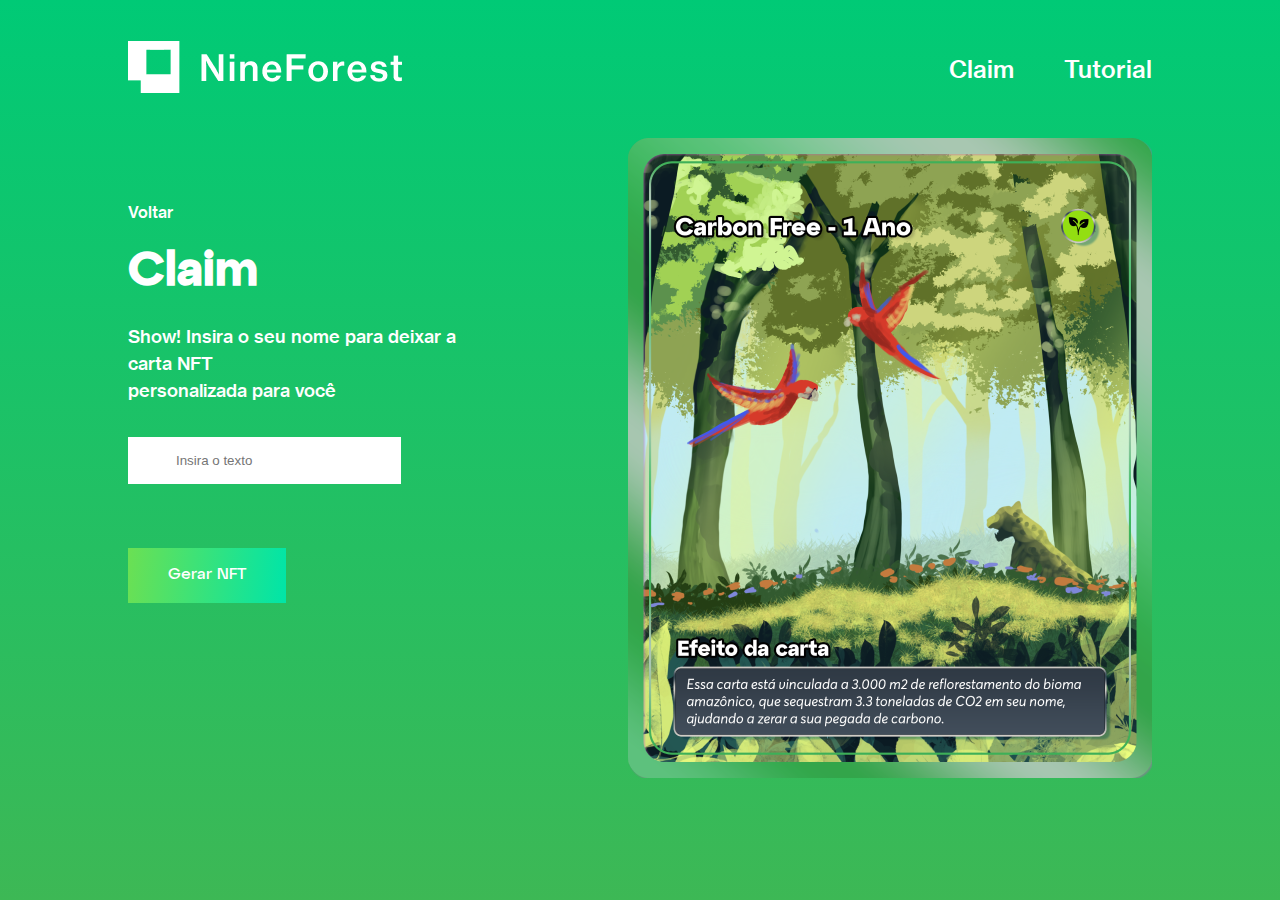
==== step-2.html @ b1035656 "first push" ====
<!DOCTYPE html>
<html lang="en">
<head>
    <meta charset="UTF-8">
    <meta name="viewport" content="width=device-width, initial-scale=1.0">
    <title>Claim NFT Step 2</title>
    <!-- <link rel="stylesheet" href="/style.css"> -->
    <link rel="stylesheet" href="/main.css">
    <link rel="stylesheet" href="/style.css">
</head>
<body>
    <section>
        <nav>
            <a href="/"> <img id="logo-img" alt="logo" src="/assets/logo/logo.png"></a>
            <ul class="nav-list">
                <li><a href="#">Claim</a></li>
                <li><a href="#">Tutorial</a></li>
            </ul>
        </nav>
        <div class="section">
            <div class="text-div">
                <a href="/index.html" class="back-button">Voltar</a>
                <h1>Claim</h1>
                <p>Show! Insira o seu nome para deixar a carta NFT <br> personalizada para você</p>
                <form>
                    <input type="text" placeholder="Insira o texto">
                </form>
                <button class="button-main create-nft" type="submit">Gerar NFT<button>
            </div>
            <div class="img-section">
                <img src="/assets/images/nft-card.png" alt="">
            </div>
        </div>
    </section>
</body>
</html>
---- style.css ----
@font-face { 
    font-family: 'AtypBold';
    src: url("/assets/fonts/AtypDisplay-Bold.ttf");
  }

@font-face { 
    font-family: 'AtypMedium';
    src: url("/assets/fonts/AtypDisplay-Medium.ttf");
  }


@font-face { 
    font-family: 'AtypRegular';
    src: url("/assets/fonts/AtypDisplay-Regular.ttf");
  }

  @font-face { 
    font-family: 'AtypSemiBold';
    src: url("/assets/fonts/AtypDisplay-Semibold.ttf");
  }


@font-face { 
    font-family: 'Grotesk65';
    src: url("/assets/fonts/Grotesk-65.ttf");
  }

body {
    background: var(--background);
    background-repeat: no-repeat;
   
}

.img-div{
    margin-top: 7.4rem;
    margin-left: 10rem;
}

.img-div img {
    width: 600px;
    height: auto;
}

.buttons-div{
    margin-top: 4rem;
}

.buttons-div .button-secondary{
    background: white;
    color: var(--green);
    padding: 0.8rem 2.2rem;
    margin-left: 2rem;
    font-family: 'Grotesk65';
    font-size: 1.125rem;
    line-height: 1.7rem;
}


/* step-2 */

.img-section{
    margin-left: 10rem;
}

input{
    padding: 1rem 3rem;
    margin-top: 2rem;
    margin-bottom: 4rem;
}

.back-button{
    color: white;
    font-family: 'Grotesk65';
}

.create-nft{
    padding: 1rem 2.5rem;
}

/* step-3 */

.button-download{
    margin-top: 4rem;
}
---- main.css ----
*{
    margin: 0;
    padding: 0;
    border: none;
    box-sizing: border-box;
    text-decoration: none;
}

html {
    --background: linear-gradient(180deg, #00CA76 0%, #3DB855 100%);
    --background-button: linear-gradient(95.26deg, #6BE053 0%, #00E5A8 100%);
    --green: #33BB5B;

}

h1 {
    font-family: 'AtypSemiBold';
    font-size: 3rem;
    color: white;
}

p {
    font-family: 'Grotesk65';
    font-size: 1.125rem;
    line-height: 1.7rem;
    color: white;
}

body {
    height: 100vh;
    margin: 0 10%;
}

nav{
    display: flex;
    justify-content: space-between;
    align-items: center;
    height: 12vh;
    margin-bottom: 30px;
    padding-top: 30px;
}

button{
    cursor: pointer;
}


.nav-list{
    list-style: none;
    display: flex;
}

.nav-list li {
    margin-left: 3.125rem;
}

.nav-list li a {
    color: white;
    font-family: 'Grotesk65';
    font-size: 1.5rem;
    font-weight: 100;
}

.section{
    display: flex;
}

.button-main{
    background: var(--background-button);
    color: white;
    padding: 0.8rem 1rem;
    font-family: 'AtypMedium';
    font-size: 1rem;
}

.text-div{ 
    margin-top: 8rem;
}

.text-div h1{
    margin-bottom: 1rem;
    margin-top: 1rem;
}

.text-div{
    margin-top: 4rem;
}
---- style.css ----
@font-face { 
    font-family: 'AtypBold';
    src: url("/assets/fonts/AtypDisplay-Bold.ttf");
  }

@font-face { 
    font-family: 'AtypMedium';
    src: url("/assets/fonts/AtypDisplay-Medium.ttf");
  }


@font-face { 
    font-family: 'AtypRegular';
    src: url("/assets/fonts/AtypDisplay-Regular.ttf");
  }

  @font-face { 
    font-family: 'AtypSemiBold';
    src: url("/assets/fonts/AtypDisplay-Semibold.ttf");
  }


@font-face { 
    font-family: 'Grotesk65';
    src: url("/assets/fonts/Grotesk-65.ttf");
  }

body {
    background: var(--background);
    background-repeat: no-repeat;
   
}

.img-div{
    margin-top: 7.4rem;
    margin-left: 10rem;
}

.img-div img {
    width: 600px;
    height: auto;
}

.buttons-div{
    margin-top: 4rem;
}

.buttons-div .button-secondary{
    background: white;
    color: var(--green);
    padding: 0.8rem 2.2rem;
    margin-left: 2rem;
    font-family: 'Grotesk65';
    font-size: 1.125rem;
    line-height: 1.7rem;
}


/* step-2 */

.img-section{
    margin-left: 10rem;
}

input{
    padding: 1rem 3rem;
    margin-top: 2rem;
    margin-bottom: 4rem;
}

.back-button{
    color: white;
    font-family: 'Grotesk65';
}

.create-nft{
    padding: 1rem 2.5rem;
}

/* step-3 */

.button-download{
    margin-top: 4rem;
}
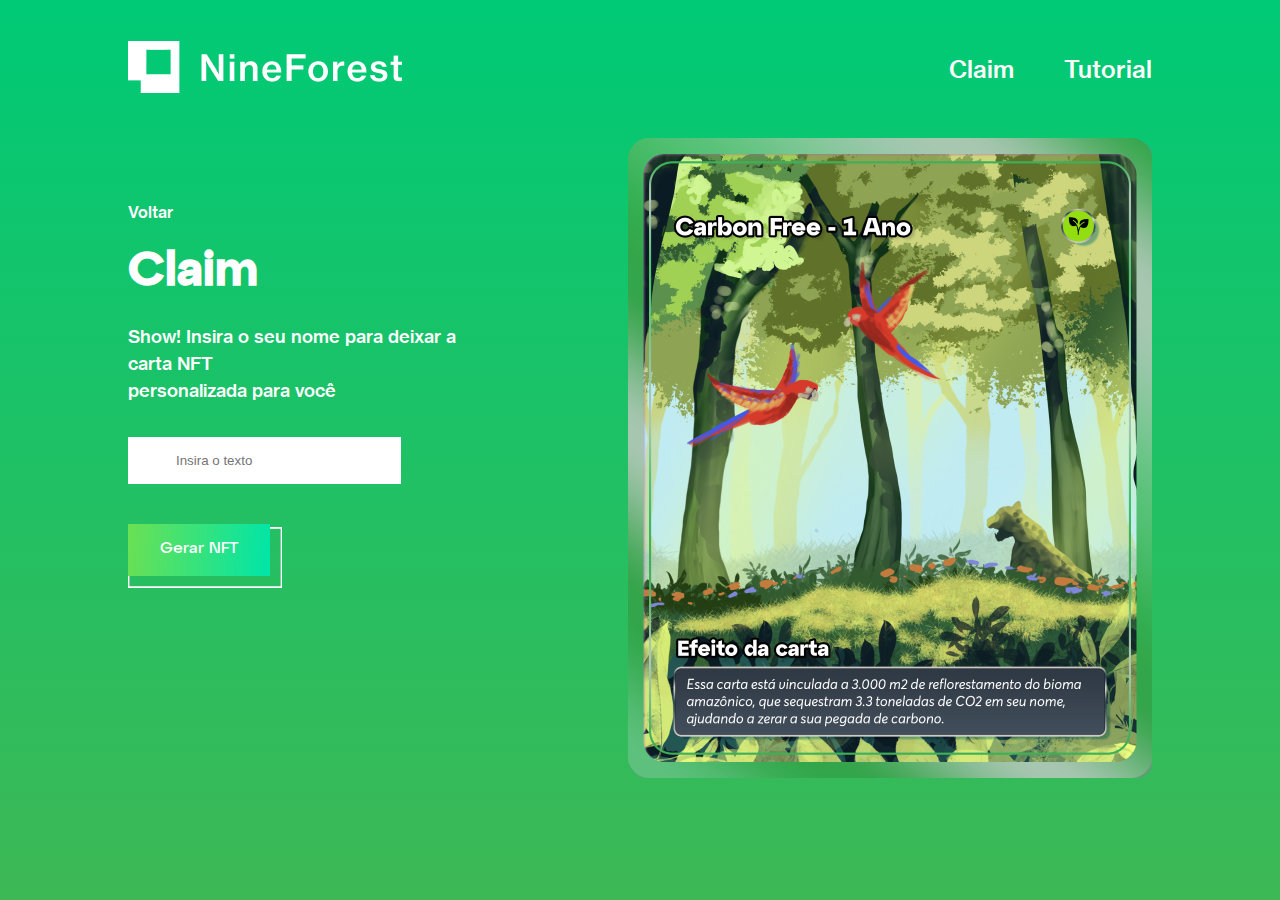
==== commit 1f2ace05: "fix buttons" ====
--- a/step-2.html
+++ b/step-2.html
@@ -25,7 +25,9 @@
                 <form>
                     <input type="text" placeholder="Insira o texto">
                 </form>
-                <button class="button-main create-nft" type="submit">Gerar NFT<button>
+                <div class="btn-area">
+                    <a class="btn-main" href="#"><p class="btn-main-content-2">Gerar NFT</p></a>
+                </div>
             </div>
             <div class="img-section">
                 <img src="/assets/images/nft-card.png" alt="">
--- a/style.css
+++ b/style.css
@@ -31,6 +31,12 @@
    
 }
 
+/* first-page */
+
+.content-paragraph-first{
+    margin-bottom: 3rem;
+}
+
 .img-div{
     margin-top: 7.4rem;
     margin-left: 10rem;
@@ -41,22 +47,10 @@
     height: auto;
 }
 
-.buttons-div{
-    margin-top: 4rem;
-}
-
-.buttons-div .button-secondary{
-    background: white;
-    color: var(--green);
-    padding: 0.8rem 2.2rem;
-    margin-left: 2rem;
-    font-family: 'Grotesk65';
-    font-size: 1.125rem;
-    line-height: 1.7rem;
-}
 
 
-/* step-2 */
+
+/* second-page */
 
 .img-section{
     margin-left: 10rem;
@@ -65,7 +59,7 @@
 input{
     padding: 1rem 3rem;
     margin-top: 2rem;
-    margin-bottom: 4rem;
+    margin-bottom: 2.5rem;
 }
 
 .back-button{
@@ -77,8 +71,99 @@
     padding: 1rem 2.5rem;
 }
 
-/* step-3 */
+/* third-page */
 
 .button-download{
     margin-top: 4rem;
+}
+
+.content-paragraph-third{
+    margin-bottom: 3rem;
+}
+
+/* button 1 */
+
+.btn-area{
+    position: relative;
+    z-index: 99;
+    display: flex;
+}
+
+.btn-main{
+    position: relative;
+    margin-right: 20px;
+    display: inline-block;
+    padding-right: 20px;
+    padding-bottom: 15px; 
+}
+
+.btn-main:before{
+    position: absolute;
+    content: "";
+    width: 95%;
+    height: 90%;
+    background: url(/assets/images/btn-border.png) no-repeat center center;
+    background-size: 100% 100%;
+    bottom: 5%;
+    z-index: -1;
+    right: 5%;
+}
+
+.btn-main-content{
+    background: var(--background-button);
+    color: white;
+    padding: 0.8rem 1rem;
+    font-family: 'AtypMedium';
+    font-size: 1rem;
+}
+
+/* button 2 */
+
+.btn-secondary{
+    position: relative;
+    /* margin-right: 20px; */
+    display: inline-block;
+    padding-right: 20px;
+    padding-bottom: 15px; 
+}
+
+.btn-secondary:before{
+    position: absolute;
+    content: "";
+    width: 93%;
+    height: 90%;
+    background: url(/assets/images/btn-border.png) no-repeat center center;
+    background-size: 100% 100%;
+    bottom: 5%;
+    z-index: -1;
+    right: 7.5%;
+}
+
+.btn-secondary-content{
+    background: white;
+    color: var(--green);
+    padding: 0.8rem 2.2rem;
+    font-family: 'Grotesk65';
+    font-size: 1.125rem;
+    line-height: 1.7rem;
+}
+
+/* button 3 */
+
+.btn-main-content-2{
+    background: var(--background-button);
+    color: white;
+    padding: 0.8rem 2rem;
+    font-family: 'AtypMedium';
+    font-size: 1rem;
+}
+
+/* button 4 */
+
+.btn-main-content-3{
+    background: var(--background-button);
+    color: white;
+    padding: 0.8rem 2rem;
+    font-family: 'AtypMedium';
+    font-size: 1rem;
 }--- a/main.css
+++ b/main.css
@@ -65,13 +65,6 @@
     display: flex;
 }
 
-.button-main{
-    background: var(--background-button);
-    color: white;
-    padding: 0.8rem 1rem;
-    font-family: 'AtypMedium';
-    font-size: 1rem;
-}
 
 .text-div{ 
     margin-top: 8rem;
--- a/style.css
+++ b/style.css
@@ -31,6 +31,12 @@
    
 }
 
+/* first-page */
+
+.content-paragraph-first{
+    margin-bottom: 3rem;
+}
+
 .img-div{
     margin-top: 7.4rem;
     margin-left: 10rem;
@@ -41,22 +47,10 @@
     height: auto;
 }
 
-.buttons-div{
-    margin-top: 4rem;
-}
-
-.buttons-div .button-secondary{
-    background: white;
-    color: var(--green);
-    padding: 0.8rem 2.2rem;
-    margin-left: 2rem;
-    font-family: 'Grotesk65';
-    font-size: 1.125rem;
-    line-height: 1.7rem;
-}
 
 
-/* step-2 */
+
+/* second-page */
 
 .img-section{
     margin-left: 10rem;
@@ -65,7 +59,7 @@
 input{
     padding: 1rem 3rem;
     margin-top: 2rem;
-    margin-bottom: 4rem;
+    margin-bottom: 2.5rem;
 }
 
 .back-button{
@@ -77,8 +71,99 @@
     padding: 1rem 2.5rem;
 }
 
-/* step-3 */
+/* third-page */
 
 .button-download{
     margin-top: 4rem;
+}
+
+.content-paragraph-third{
+    margin-bottom: 3rem;
+}
+
+/* button 1 */
+
+.btn-area{
+    position: relative;
+    z-index: 99;
+    display: flex;
+}
+
+.btn-main{
+    position: relative;
+    margin-right: 20px;
+    display: inline-block;
+    padding-right: 20px;
+    padding-bottom: 15px; 
+}
+
+.btn-main:before{
+    position: absolute;
+    content: "";
+    width: 95%;
+    height: 90%;
+    background: url(/assets/images/btn-border.png) no-repeat center center;
+    background-size: 100% 100%;
+    bottom: 5%;
+    z-index: -1;
+    right: 5%;
+}
+
+.btn-main-content{
+    background: var(--background-button);
+    color: white;
+    padding: 0.8rem 1rem;
+    font-family: 'AtypMedium';
+    font-size: 1rem;
+}
+
+/* button 2 */
+
+.btn-secondary{
+    position: relative;
+    /* margin-right: 20px; */
+    display: inline-block;
+    padding-right: 20px;
+    padding-bottom: 15px; 
+}
+
+.btn-secondary:before{
+    position: absolute;
+    content: "";
+    width: 93%;
+    height: 90%;
+    background: url(/assets/images/btn-border.png) no-repeat center center;
+    background-size: 100% 100%;
+    bottom: 5%;
+    z-index: -1;
+    right: 7.5%;
+}
+
+.btn-secondary-content{
+    background: white;
+    color: var(--green);
+    padding: 0.8rem 2.2rem;
+    font-family: 'Grotesk65';
+    font-size: 1.125rem;
+    line-height: 1.7rem;
+}
+
+/* button 3 */
+
+.btn-main-content-2{
+    background: var(--background-button);
+    color: white;
+    padding: 0.8rem 2rem;
+    font-family: 'AtypMedium';
+    font-size: 1rem;
+}
+
+/* button 4 */
+
+.btn-main-content-3{
+    background: var(--background-button);
+    color: white;
+    padding: 0.8rem 2rem;
+    font-family: 'AtypMedium';
+    font-size: 1rem;
 }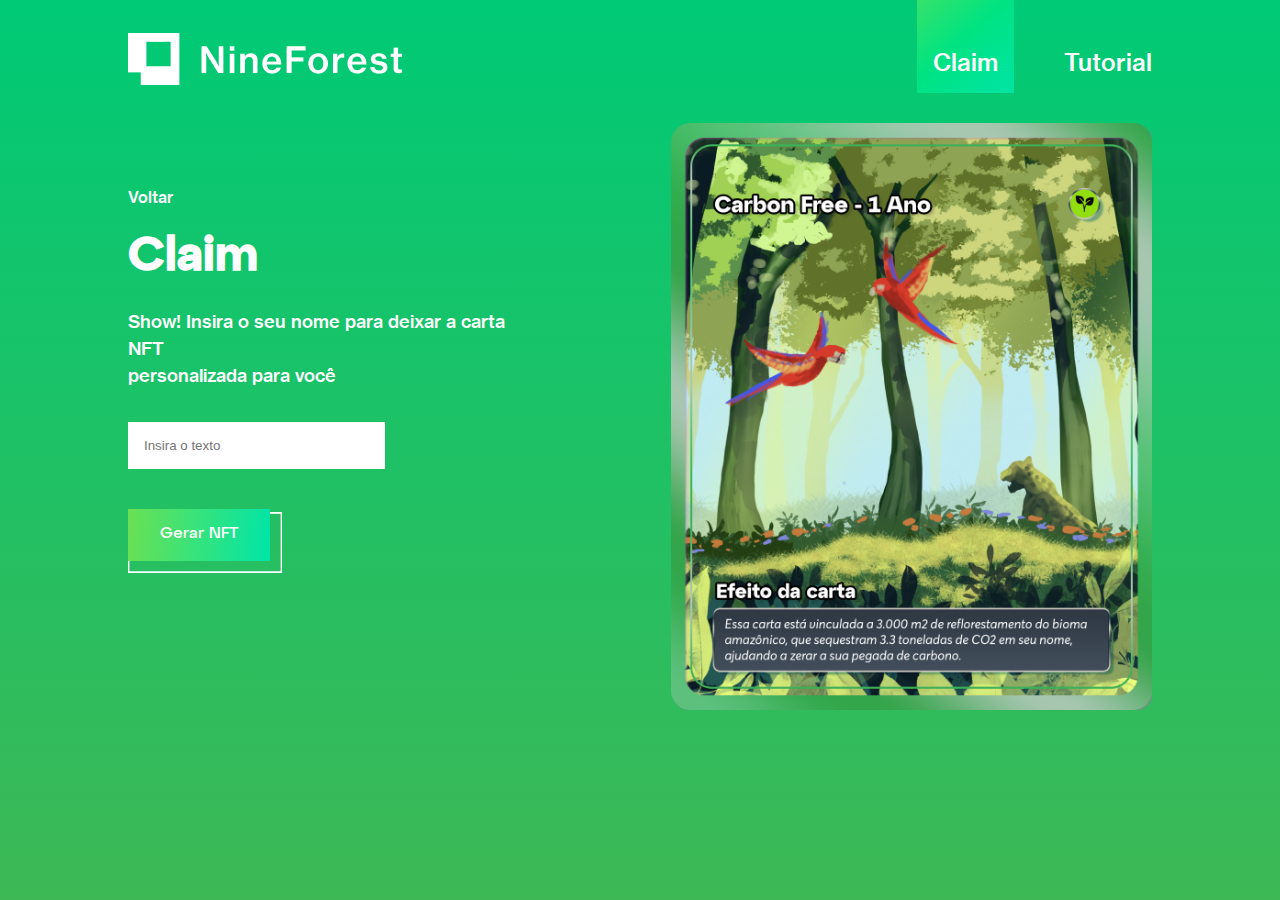
==== commit 5f365f36: "fix nav" ====
--- a/step-2.html
+++ b/step-2.html
@@ -13,7 +13,7 @@
         <nav>
             <a href="/"> <img id="logo-img" alt="logo" src="/assets/logo/logo.png"></a>
             <ul class="nav-list">
-                <li><a href="#">Claim</a></li>
+                <li><a href="#" class="nav-btn">Claim</a></li>
                 <li><a href="#">Tutorial</a></li>
             </ul>
         </nav>
--- a/style.css
+++ b/style.css
@@ -33,6 +33,10 @@
 
 /* first-page */
 
+#title-first{
+    margin-top: 6rem;
+}
+
 .content-paragraph-first{
     margin-bottom: 3rem;
 }
@@ -56,8 +60,13 @@
     margin-left: 10rem;
 }
 
+.img-section img{
+    width: 100%;
+    height: auto;
+}
+
 input{
-    padding: 1rem 3rem;
+    padding: 1rem 4rem 1rem 1rem;
     margin-top: 2rem;
     margin-bottom: 2.5rem;
 }
--- a/main.css
+++ b/main.css
@@ -26,8 +26,12 @@
     color: white;
 }
 
+html,
+body{
+    height: 100%;
+}
+
 body {
-    height: 100vh;
     margin: 0 10%;
 }
 
@@ -35,7 +39,6 @@
     display: flex;
     justify-content: space-between;
     align-items: center;
-    height: 12vh;
     margin-bottom: 30px;
     padding-top: 30px;
 }
@@ -61,6 +64,11 @@
     font-weight: 100;
 }
 
+.nav-btn{
+    background: linear-gradient(138.19deg, #36E26A 0%, #00E382 44.27%, #00E4A5 100%);
+    padding: 3rem 1rem 1rem 1rem;
+}
+
 .section{
     display: flex;
 }
--- a/style.css
+++ b/style.css
@@ -33,6 +33,10 @@
 
 /* first-page */
 
+#title-first{
+    margin-top: 6rem;
+}
+
 .content-paragraph-first{
     margin-bottom: 3rem;
 }
@@ -56,8 +60,13 @@
     margin-left: 10rem;
 }
 
+.img-section img{
+    width: 100%;
+    height: auto;
+}
+
 input{
-    padding: 1rem 3rem;
+    padding: 1rem 4rem 1rem 1rem;
     margin-top: 2rem;
     margin-bottom: 2.5rem;
 }
